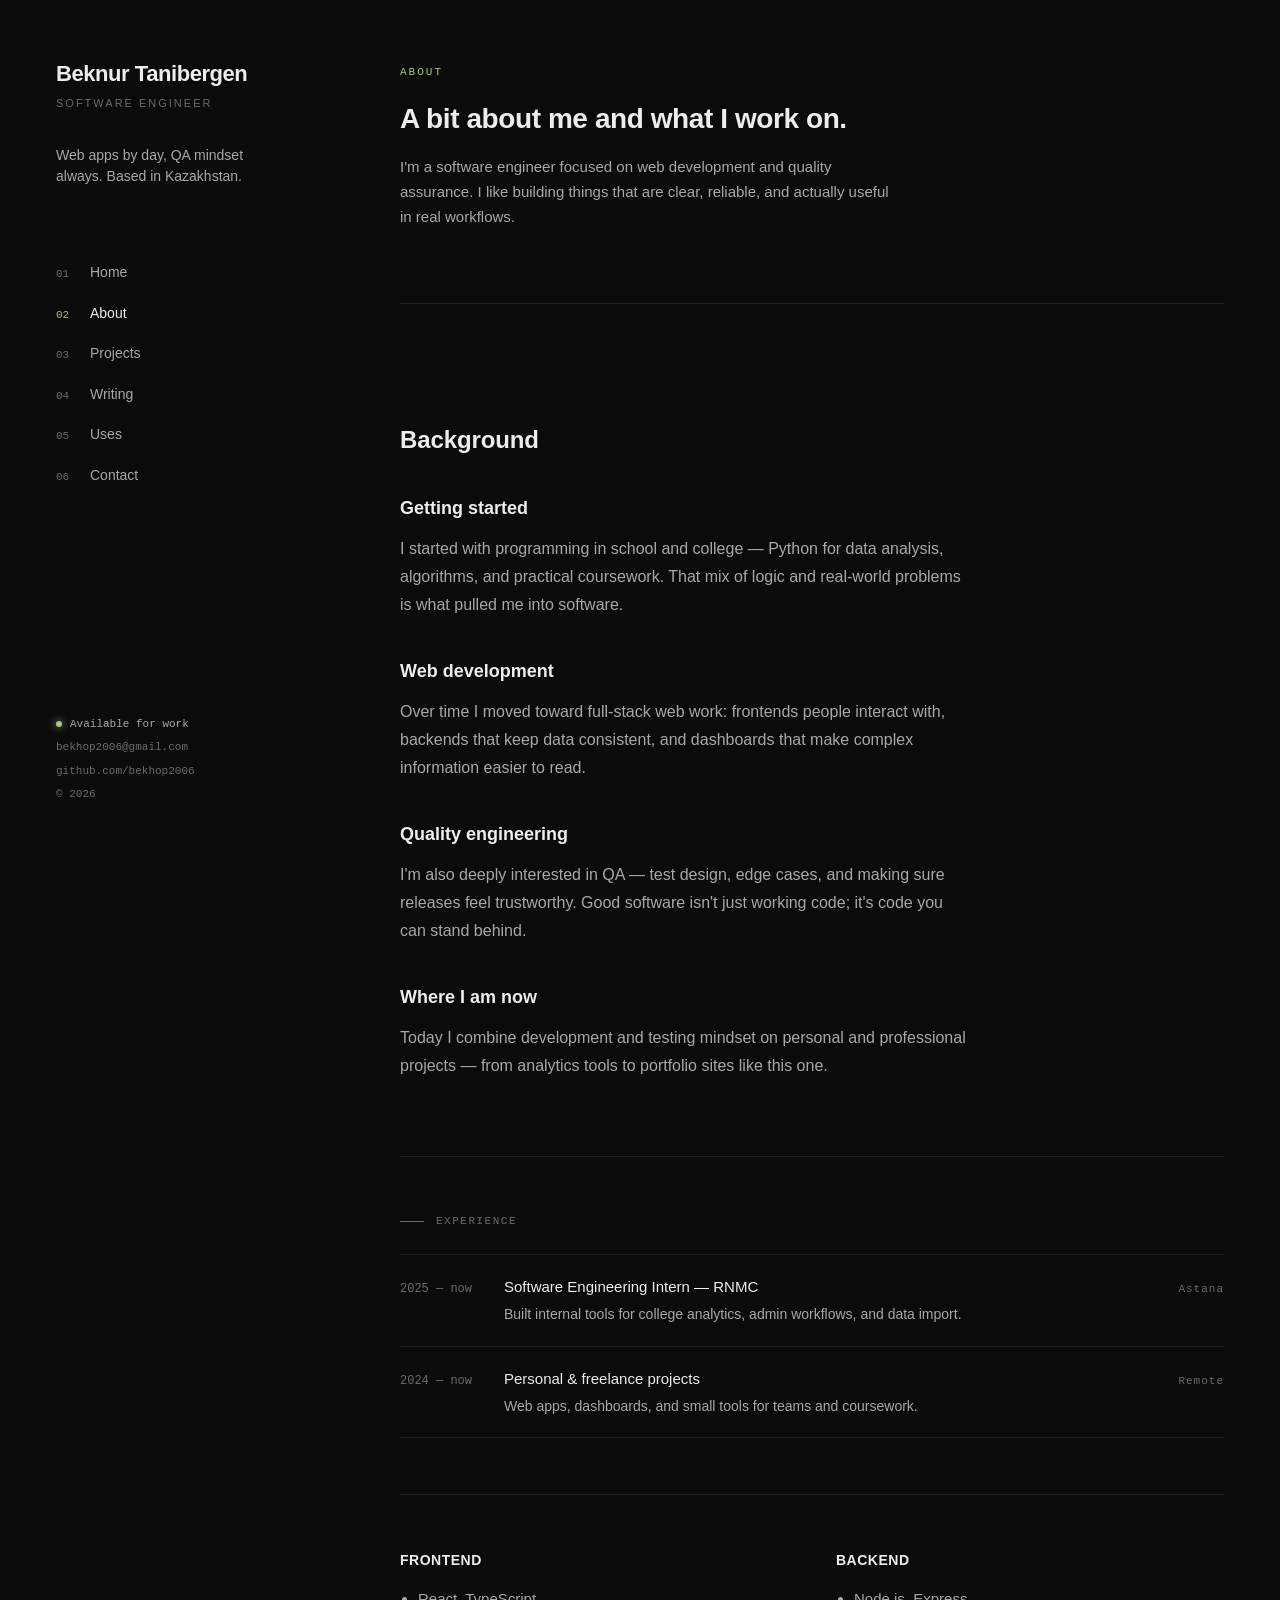
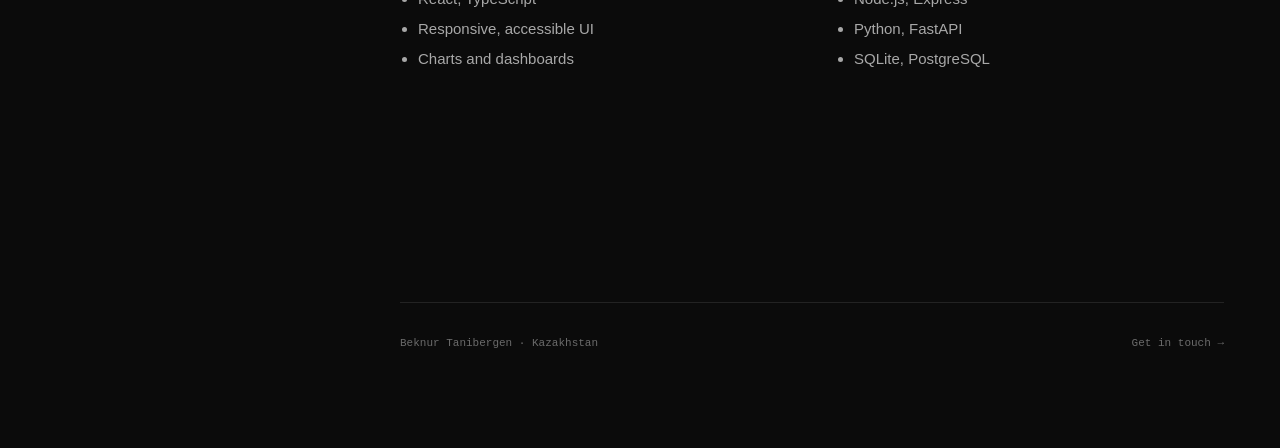
==== about/index.html @ d43b8c45 "Rebuild site to match beknur.me portfolio design Replace the simple landing page with a full static " ====
<!DOCTYPE html>
<html lang="en">
  <head>
    <meta charset="utf-8" />
    <link rel="icon" type="image/x-icon" href="/images/favicon.ico" />
    <meta name="viewport" content="width=device-width, initial-scale=1" />
    <title>About | Beknur Tanibergen</title>
    <meta name="description" content="About Beknur Tanibergen — background, experience, and tools." />
    <link rel="stylesheet" href="/css/styles.css" />
  </head>
  <body>
    <div class="shell">
      <aside class="sidebar">
        <a href="/" class="brand">
          <div class="name">Beknur Tanibergen</div>
          <div class="role">Software Engineer</div>
        </a>
        <p class="bio">Web apps by day, QA mindset always. Based in Kazakhstan.</p>
        <nav class="nav">
          <a href="/"><span class="num">01</span><span>Home</span></a>
          <a href="/about/" class="active"><span class="num">02</span><span>About</span></a>
          <a href="/projects/"><span class="num">03</span><span>Projects</span></a>
          <a href="/blog/"><span class="num">04</span><span>Writing</span></a>
          <a href="/uses/"><span class="num">05</span><span>Uses</span></a>
          <a href="/contact/"><span class="num">06</span><span>Contact</span></a>
        </nav>
        <div class="sidebar-foot">
          <span class="status"><span class="dot"></span>Available for work</span>
          <a href="mailto:bekhop2006@gmail.com">bekhop2006@gmail.com</a>
          <a href="https://github.com/bekhop2006" target="_blank" rel="noopener noreferrer">github.com/bekhop2006</a>
          <span>© 2026</span>
        </div>
      </aside>

      <main class="main">
        <section class="hero">
          <div class="eyebrow">About</div>
          <h1>A bit about me and what I work on.</h1>
          <p class="lede">
            I'm a software engineer focused on web development and quality assurance. I like building
            things that are clear, reliable, and actually useful in real workflows.
          </p>
        </section>

        <section class="block prose">
          <h2>Background</h2>
          <h3>Getting started</h3>
          <p>
            I started with programming in school and college — Python for data analysis, algorithms,
            and practical coursework. That mix of logic and real-world problems is what pulled me into
            software.
          </p>
          <h3>Web development</h3>
          <p>
            Over time I moved toward full-stack web work: frontends people interact with, backends
            that keep data consistent, and dashboards that make complex information easier to read.
          </p>
          <h3>Quality engineering</h3>
          <p>
            I'm also deeply interested in QA — test design, edge cases, and making sure releases feel
            trustworthy. Good software isn't just working code; it's code you can stand behind.
          </p>
          <h3>Where I am now</h3>
          <p>
            Today I combine development and testing mindset on personal and professional projects —
            from analytics tools to portfolio sites like this one.
          </p>
        </section>

        <section class="block">
          <div class="section-label">Experience</div>
          <div class="row-list">
            <div class="row">
              <div class="meta">2025 — now</div>
              <div>
                <div class="title">Software Engineering Intern — RNMC</div>
                <div class="sub">Built internal tools for college analytics, admin workflows, and data import.</div>
              </div>
              <div class="end">Astana</div>
            </div>
            <div class="row">
              <div class="meta">2024 — now</div>
              <div>
                <div class="title">Personal &amp; freelance projects</div>
                <div class="sub">Web apps, dashboards, and small tools for teams and coursework.</div>
              </div>
              <div class="end">Remote</div>
            </div>
          </div>
        </section>

        <section class="block">
          <div class="grid-2">
            <div>
              <h3>Frontend</h3>
              <ul>
                <li>React, TypeScript</li>
                <li>Responsive, accessible UI</li>
                <li>Charts and dashboards</li>
              </ul>
            </div>
            <div>
              <h3>Backend</h3>
              <ul>
                <li>Node.js, Express</li>
                <li>Python, FastAPI</li>
                <li>SQLite, PostgreSQL</li>
              </ul>
            </div>
          </div>
        </section>
      </main>

      <footer class="foot">
        <span>Beknur Tanibergen · Kazakhstan</span>
        <span><a href="/contact/">Get in touch →</a></span>
      </footer>
    </div>
  </body>
</html>
---- css/styles.css ----
:root{--bg: #0b0b0b;--bg-2: #111111;--surface: #161616;--line: #232323;--line-soft: #1c1c1c;--text: #ededed;--text-2: #a8a8a8;--text-3: #6b6b6b;--accent: #a8c97f;--accent-2: #8aae5e;--sans: "Helvetica Neue", Helvetica, "Inter", -apple-system, BlinkMacSystemFont, "Segoe UI", Arial, sans-serif;--mono: ui-monospace, SFMono-Regular, "JetBrains Mono", Menlo, Consolas, monospace;--serif: "Iowan Old Style", "Charter", Georgia, serif;--max: 1280px;--sidebar-w: 280px;--gutter: 64px;--fs-display: 28px;--fs-h1: 24px;--fs-h2: 18px;--fs-h3: 16px;--fs-body: 15px;--fs-sm: 14px;--fs-xs: 12px}*,*:before,*:after{box-sizing:border-box}html,body{margin:0;padding:0;background:var(--bg);color:var(--text);font-family:var(--sans);font-size:var(--fs-body);line-height:1.6;-webkit-font-smoothing:antialiased;text-rendering:optimizeLegibility}body{font-feature-settings:"ss01","cv11"}::selection{background:var(--accent);color:#0b0b0b}a{color:var(--text);text-decoration:none;border-bottom:1px solid var(--line);transition:border-color .2s ease,color .2s ease}a:hover{border-color:var(--accent);color:var(--accent)}p{margin:0 0 1.2em;color:var(--text-2);max-width:64ch;text-wrap:pretty}p strong{color:var(--text);font-weight:600}h1,h2,h3,h4{margin:0;font-weight:700;letter-spacing:-.02em;color:var(--text);text-wrap:balance}h1{font-size:var(--fs-h1);line-height:1.25;letter-spacing:-.01em;font-weight:600}h2{font-size:var(--fs-h2);line-height:1.3;font-weight:600;letter-spacing:-.005em}h3{font-size:var(--fs-h3);line-height:1.4;font-weight:600;letter-spacing:0}ul,ol{padding-left:1.2em;color:var(--text-2)}li{margin-bottom:.4em}hr{border:0;border-top:1px solid var(--line);margin:64px 0}code,kbd{font-family:var(--mono);font-size:.92em;background:var(--surface);padding:2px 6px;border-radius:3px;color:var(--text)}.shell{display:grid;grid-template-columns:var(--sidebar-w) 1fr;gap:var(--gutter);max-width:var(--max);margin:0 auto;padding:56px 56px 96px;min-height:100vh}.sidebar{position:fixed;top:56px;left:max(56px,calc((100vw - var(--max)) / 2 + 56px));width:var(--sidebar-w);height:calc(100vh - 152px);display:flex;flex-direction:column}.brand{display:block;border:none}.brand .name{font-size:22px;font-weight:700;letter-spacing:-.02em;color:var(--text);margin-bottom:4px}.brand .role{font-family:var(--sans);font-size:11px;font-weight:500;letter-spacing:2px;color:var(--text-3);text-transform:uppercase}.brand:hover .name{color:var(--accent)}.bio{margin-top:32px;font-size:var(--fs-sm);color:var(--text-2);line-height:1.55;max-width:220px}.nav{margin-top:48px;display:flex;flex-direction:column;gap:2px}.nav a{display:flex;align-items:baseline;gap:12px;padding:8px 0;font-size:var(--fs-sm);border:none;color:var(--text-2)}.nav a .num{font-family:var(--mono);font-size:11px;color:var(--text-3);width:22px}.nav a:hover{color:var(--text)}.nav a:hover .num{color:var(--accent)}.nav a.active{color:var(--text)}.nav a.active .num{color:var(--accent)}.sidebar-foot{margin-top:auto;padding-top:32px;display:flex;flex-direction:column;gap:6px;font-family:var(--mono);font-size:11px;color:var(--text-3)}.sidebar-foot a{border:none;color:var(--text-3)}.sidebar-foot a:hover{color:var(--accent)}.sidebar-foot .status{display:inline-flex;align-items:center;gap:8px;color:var(--text-2)}.sidebar-foot .dot{width:6px;height:6px;border-radius:50%;background:var(--accent);box-shadow:0 0 8px var(--accent)}.main{grid-column:2;min-width:0}.section-label{display:flex;align-items:center;gap:12px;font-family:var(--mono);font-size:11px;letter-spacing:1.5px;color:var(--text-3);text-transform:uppercase;margin-bottom:24px}.section-label:before{content:"";width:24px;height:1px;background:var(--text-3)}.eyebrow{font-family:var(--mono);font-size:11px;letter-spacing:2px;color:var(--accent);text-transform:uppercase;margin-bottom:20px}.hero{padding:8px 0 56px;border-bottom:1px solid var(--line)}.hero h1{font-size:var(--fs-display);font-weight:600;letter-spacing:-.015em;line-height:1.2;margin-bottom:20px;max-width:32ch}.hero .lede{font-size:15px;line-height:1.65;color:var(--text-2);max-width:60ch}section.block{padding:56px 0;border-bottom:1px solid var(--line)}section.block:last-of-type{border-bottom:none}section.block h2{margin-bottom:32px}.row-list{display:flex;flex-direction:column}.row{display:grid;grid-template-columns:80px 1fr auto;gap:24px;align-items:baseline;padding:20px 0;border-top:1px solid var(--line-soft)}.row:last-child{border-bottom:1px solid var(--line-soft)}.row .meta{font-family:var(--mono);font-size:12px;color:var(--text-3)}.row .title{color:var(--text);font-weight:500}.row .sub{color:var(--text-2);font-size:var(--fs-sm);margin-top:4px}.row .end{font-family:var(--mono);font-size:11px;color:var(--text-3);letter-spacing:1px}.projects{display:flex;flex-direction:column}.project{display:grid;grid-template-columns:80px 1fr 140px;gap:32px;padding:32px 0;border-top:1px solid var(--line);align-items:start;text-decoration:none;border-left:none;border-right:none;border-bottom:none;transition:padding .2s ease}.project:last-child{border-bottom:1px solid var(--line)}.project:hover{padding-left:8px}.project:hover .project-title{color:var(--accent)}.project .index{font-family:var(--mono);font-size:12px;color:var(--text-3)}.project-title{font-size:16px;font-weight:600;letter-spacing:-.005em;color:var(--text);margin-bottom:6px;transition:color .2s ease}.project-desc{font-size:var(--fs-sm);color:var(--text-2);max-width:60ch;margin-bottom:14px}.tags{display:flex;flex-wrap:wrap;gap:6px}.tag{font-family:var(--mono);font-size:10px;letter-spacing:1px;text-transform:uppercase;padding:4px 8px;background:var(--surface);border:1px solid var(--line);color:var(--text-2);border-radius:2px}.project .year{font-family:var(--mono);font-size:12px;color:var(--text-3);text-align:right}.posts{display:flex;flex-direction:column}.post-row{display:grid;grid-template-columns:110px 1fr auto;gap:32px;padding:24px 0;border-top:1px solid var(--line);align-items:baseline;border-left:none;border-right:none;border-bottom:none}.post-row:last-child{border-bottom:1px solid var(--line)}.post-row .date{font-family:var(--mono);font-size:12px;color:var(--text-3)}.post-row .post-title{font-size:15px;font-weight:500;color:var(--text);letter-spacing:0;margin-bottom:4px}.post-row .post-excerpt{font-size:var(--fs-sm);color:var(--text-2);max-width:64ch}.post-row:hover .post-title{color:var(--accent)}.post-row .reading{font-family:var(--mono);font-size:11px;color:var(--text-3)}.article-meta{display:flex;gap:16px;font-family:var(--mono);font-size:12px;color:var(--text-3);margin-bottom:32px}.article-meta span:after{content:"·";margin-left:16px;color:var(--line)}.article-meta span:last-child:after{content:""}.prose h2{margin:64px 0 20px;font-size:24px;scroll-margin-top:20px}.prose h3{margin:40px 0 14px;font-size:18px;color:var(--text);scroll-margin-top:20px}.prose p,.prose li{font-size:16px;line-height:1.75}.prose blockquote{margin:32px 0;padding:0 0 0 24px;border-left:2px solid var(--accent);color:var(--text-2);font-style:italic}.prose pre{background:var(--bg-2);border:1px solid var(--line);border-radius:4px;padding:20px 24px;font-family:var(--mono);font-size:13px;line-height:1.65;color:var(--text);overflow-x:auto;margin:24px 0}.prose img{max-width:100%;height:auto;display:block;margin:32px 0}.prose a{color:var(--accent);border-color:var(--accent)}.prose .expressive-code pre,.prose .expressive-code code{background:unset;border:none;padding:0;margin:0;font-size:unset;color:unset;border-radius:0}.form{display:grid;gap:20px;max-width:520px;margin-top:32px}.field{display:flex;flex-direction:column;gap:8px}.field label{font-family:var(--mono);font-size:11px;letter-spacing:1.5px;color:var(--text-3);text-transform:uppercase}.field input,.field textarea{background:transparent;border:none;border-bottom:1px solid var(--line);color:var(--text);font-family:var(--sans);font-size:15px;padding:10px 0;outline:none;transition:border-color .2s ease;resize:vertical}.field input:focus,.field textarea:focus{border-color:var(--accent)}.field textarea{min-height:120px}.btn{display:inline-flex;align-items:center;gap:10px;padding:14px 22px;background:var(--text);color:var(--bg);border:none;font-family:var(--sans);font-size:13px;font-weight:600;letter-spacing:.5px;cursor:pointer;transition:background .2s ease,color .2s ease;text-decoration:none}.btn:hover{background:var(--accent);border-color:transparent}.btn-ghost{background:transparent;color:var(--text);border:1px solid var(--line)}.btn-ghost:hover{border-color:var(--accent);color:var(--accent);background:transparent}.linklist{display:flex;flex-direction:column;gap:4px}.linklist a{display:grid;grid-template-columns:1fr auto;gap:16px;align-items:baseline;padding:14px 0;border-top:1px solid var(--line-soft);border-bottom:none;font-size:var(--fs-sm);color:var(--text)}.linklist a:last-child{border-bottom:1px solid var(--line-soft)}.linklist a:hover{color:var(--accent)}.linklist a .arrow{font-family:var(--mono);color:var(--text-3);font-size:12px}.linklist a:hover .arrow{color:var(--accent)}.grid-2{display:grid;grid-template-columns:1fr 1fr;gap:48px}.grid-2 h3{font-size:14px;font-weight:600;letter-spacing:.5px;text-transform:uppercase;margin-bottom:16px;color:var(--text)}.foot{grid-column:2;margin-top:96px;padding-top:32px;border-top:1px solid var(--line);display:flex;justify-content:space-between;font-family:var(--mono);font-size:11px;color:var(--text-3)}.foot a{border:none;color:var(--text-3)}.foot a:hover{color:var(--accent)}.newsletter{margin-top:64px;padding:32px;background:var(--bg-2);border:1px solid var(--line);border-radius:4px}.newsletter h3{font-size:18px;margin-bottom:8px}.newsletter p{font-size:var(--fs-sm);margin-bottom:20px}.newsletter form{display:flex;gap:12px;border-top:1px solid var(--line);padding-top:20px}.newsletter input{flex:1;background:transparent;border:none;color:var(--text);font-size:14px;font-family:var(--sans);padding:8px 0;outline:none}.newsletter input::placeholder{color:var(--text-3)}.newsletter button{background:transparent;border:1px solid var(--line);color:var(--text);padding:8px 16px;font-family:var(--mono);font-size:11px;letter-spacing:1.5px;text-transform:uppercase;cursor:pointer;transition:all .2s ease}.newsletter button:hover{border-color:var(--accent);color:var(--accent)}.newsletter .rss{display:inline-flex;align-items:center;gap:8px;font-family:var(--mono);font-size:11px;letter-spacing:1.5px;text-transform:uppercase;color:var(--text-3);border:none;margin-top:16px}.newsletter .rss:hover{color:var(--accent)}.uses-block{margin-bottom:56px}.uses-block h3{font-family:var(--mono);font-size:11px;letter-spacing:2px;text-transform:uppercase;color:var(--accent);margin-bottom:20px;font-weight:500}.uses-block dl{margin:0;display:grid;grid-template-columns:200px 1fr;gap:0}.uses-block dt,.uses-block dd{padding:14px 0;border-top:1px solid var(--line-soft);margin:0;font-size:var(--fs-sm)}.uses-block dt{color:var(--text);font-weight:500}.uses-block dd{color:var(--text-2)}.uses-block dl>*:nth-last-child(-n+2){border-bottom:1px solid var(--line-soft)}.tag-cloud{display:flex;flex-wrap:wrap;gap:8px;margin-top:8px}.tag-cloud a{font-family:var(--mono);font-size:11px;letter-spacing:1px;text-transform:uppercase;padding:6px 12px;background:var(--surface);border:1px solid var(--line);color:var(--text-2);border-radius:2px}.tag-cloud a:hover{border-color:var(--accent);color:var(--accent)}.toast{position:fixed;bottom:32px;right:32px;z-index:9999;min-width:260px;max-width:340px;background:var(--surface);border:1px solid var(--line);padding:16px 20px;cursor:pointer;animation:toast-enter .3s cubic-bezier(.22,1,.36,1) forwards}.toast.ok{border-left:2px solid var(--accent);box-shadow:0 0 0 1px #a8c97f0a,0 0 32px #a8c97f1a,0 16px 48px #0009}.toast.err{border-left:2px solid var(--text-3);box-shadow:0 16px 48px #00000080}.toast-header{display:flex;align-items:center;gap:8px;margin-bottom:6px}.toast-dot{width:6px;height:6px;border-radius:50%;flex-shrink:0}.toast.ok .toast-dot{background:var(--accent);box-shadow:0 0 8px var(--accent)}.toast.err .toast-dot{background:var(--text-3)}.toast-label{font-family:var(--mono);font-size:10px;letter-spacing:1.5px;text-transform:uppercase}.toast.ok .toast-label{color:var(--accent)}.toast.err .toast-label{color:var(--text-3)}.toast-msg{font-size:13px;color:var(--text-2);margin:0;max-width:none;line-height:1.5}.toast.dismissing{animation:toast-exit .4s ease forwards}@keyframes toast-enter{0%{opacity:0;transform:translateY(16px)}to{opacity:1;transform:translateY(0)}}@keyframes toast-exit{0%{opacity:1;transform:translateY(0)}to{opacity:0;transform:translateY(8px)}}.with-toc{display:grid;grid-template-columns:minmax(0,1fr) 180px;gap:56px;align-items:start}.toc{position:sticky;top:56px;padding-left:20px;border-left:1px solid var(--line)}.toc-label{font-family:var(--mono);font-size:11px;font-weight:500;letter-spacing:1.5px;text-transform:uppercase;color:var(--text-3);margin-bottom:12px}.toc ul{list-style:none;padding:0;margin:0;display:flex;flex-direction:column;gap:6px}.toc-item a{font-size:13px;color:var(--text-3);border:none;line-height:1.4;display:block;transition:color .15s}.toc-item a:hover{color:var(--text)}.toc-item a.active{color:var(--accent)}.toc-item.depth-3{padding-left:12px}@media (max-width: 1100px){.with-toc{grid-template-columns:1fr}.toc{display:none}}@media (max-width: 900px){.shell{grid-template-columns:1fr;padding:32px 24px 64px;gap:32px}.sidebar{position:static;width:auto;height:auto;left:auto;top:auto}.main{grid-column:1}.nav{flex-direction:row;flex-wrap:wrap;gap:16px;margin-top:24px}.nav a{padding:4px 0}.sidebar-foot{margin-top:24px;padding-top:24px;border-top:1px solid var(--line)}.grid-2{grid-template-columns:1fr;gap:32px}.row{grid-template-columns:1fr;gap:4px}.row .end{display:none}.project{grid-template-columns:40px 1fr}.project .year{grid-column:2;text-align:left;margin-top:8px}.post-row{grid-template-columns:1fr;gap:4px}.post-row .reading{display:none}.foot{grid-column:1;flex-direction:column;gap:8px}.uses-block dl{grid-template-columns:1fr}.uses-block dt{padding-bottom:4px;border-bottom:none}.uses-block dd{padding-top:0;border-top:none}.toast{bottom:20px;right:20px;left:20px;max-width:none;min-width:0}}.astro-route-announcer{position:absolute;left:0;top:0;clip:rect(0 0 0 0);clip-path:inset(50%);overflow:hidden;white-space:nowrap;width:1px;height:1px}
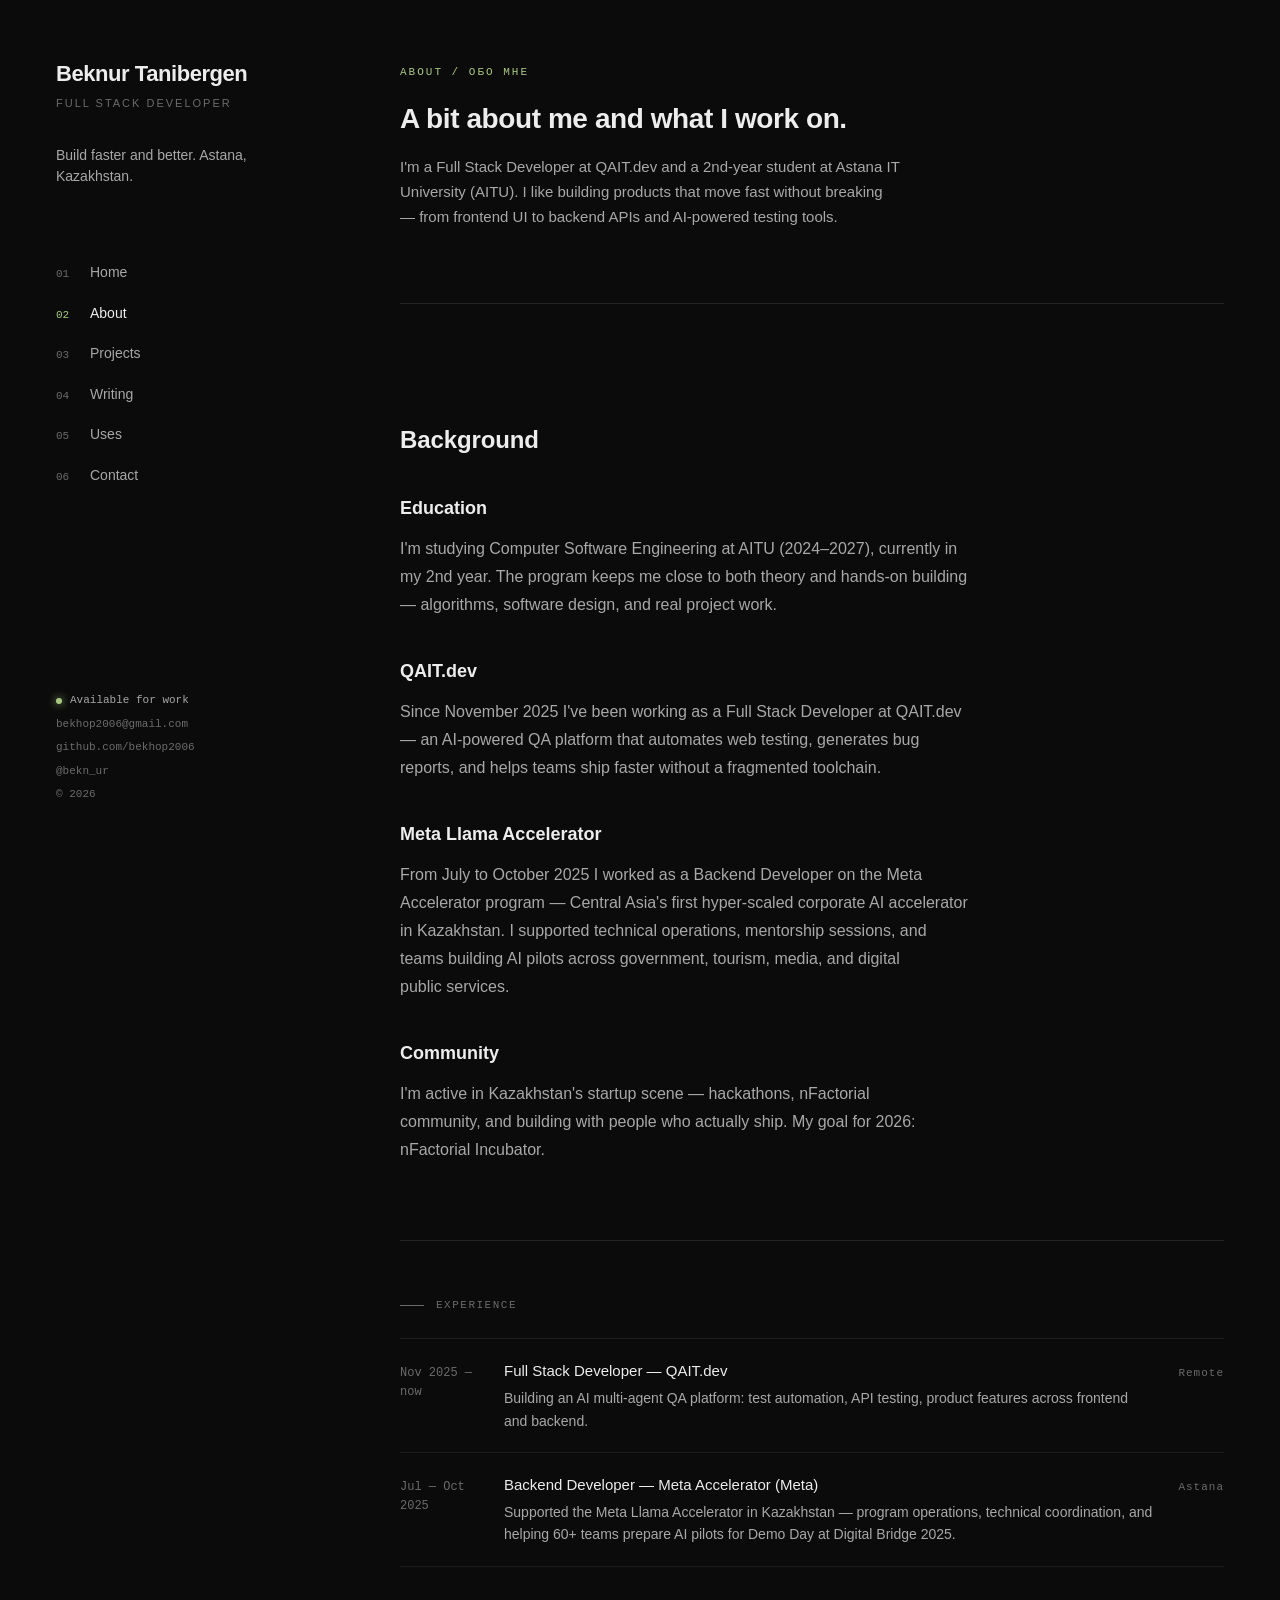
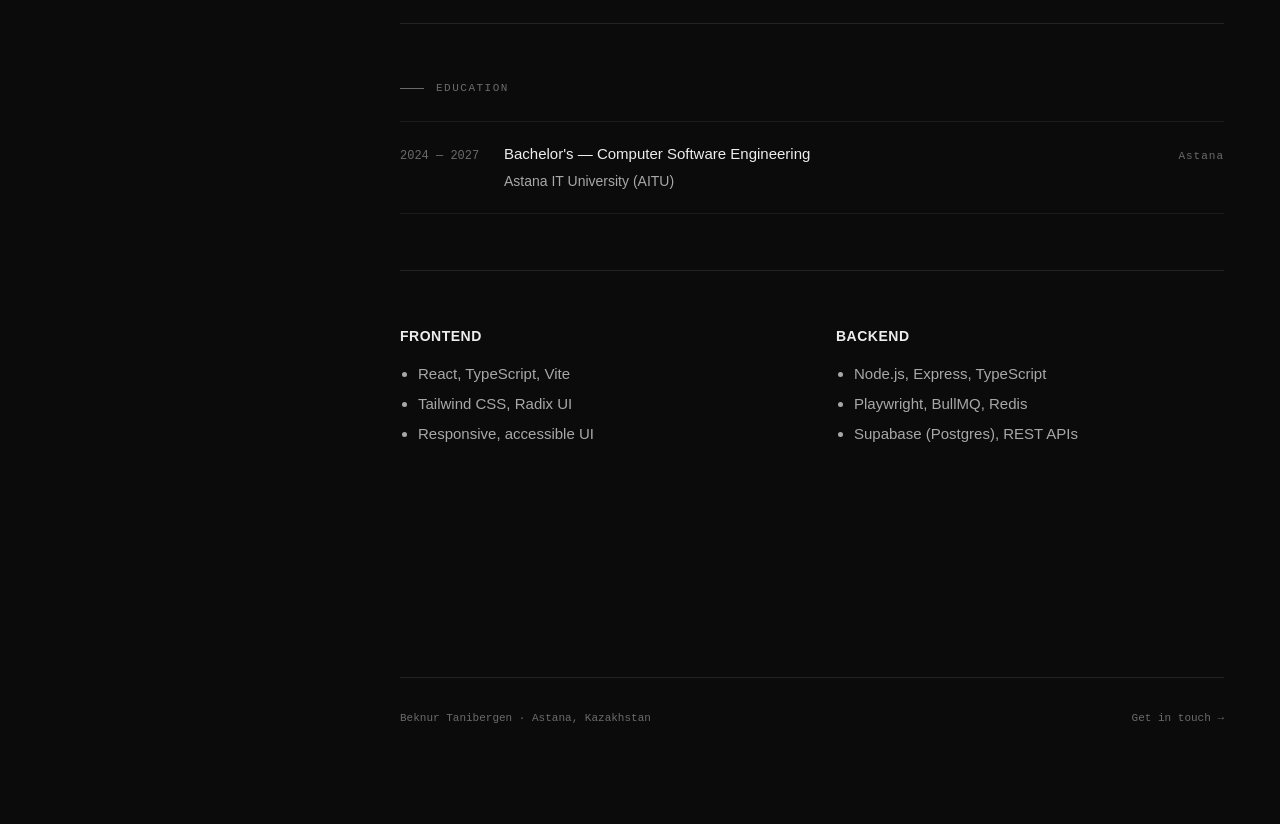
==== commit 1d225710: "Fill site with Beknur's personal data from LinkedIn and QAIT Update all pages with real profile info" ====
--- a/about/index.html
+++ b/about/index.html
@@ -5,7 +5,7 @@
     <link rel="icon" type="image/x-icon" href="/images/favicon.ico" />
     <meta name="viewport" content="width=device-width, initial-scale=1" />
     <title>About | Beknur Tanibergen</title>
-    <meta name="description" content="About Beknur Tanibergen — background, experience, and tools." />
+    <meta name="description" content="About Beknur Tanibergen — Full Stack Developer at QAIT.dev, AITU student." />
     <link rel="stylesheet" href="/css/styles.css" />
   </head>
   <body>
@@ -13,9 +13,9 @@
       <aside class="sidebar">
         <a href="/" class="brand">
           <div class="name">Beknur Tanibergen</div>
-          <div class="role">Software Engineer</div>
+          <div class="role">Full Stack Developer</div>
         </a>
-        <p class="bio">Web apps by day, QA mindset always. Based in Kazakhstan.</p>
+        <p class="bio">Build faster and better. Astana, Kazakhstan.</p>
         <nav class="nav">
           <a href="/"><span class="num">01</span><span>Home</span></a>
           <a href="/about/" class="active"><span class="num">02</span><span>About</span></a>
@@ -28,42 +28,47 @@
           <span class="status"><span class="dot"></span>Available for work</span>
           <a href="mailto:bekhop2006@gmail.com">bekhop2006@gmail.com</a>
           <a href="https://github.com/bekhop2006" target="_blank" rel="noopener noreferrer">github.com/bekhop2006</a>
+          <a href="https://t.me/bekn_ur" target="_blank" rel="noopener noreferrer">@bekn_ur</a>
           <span>© 2026</span>
         </div>
       </aside>
 
       <main class="main">
         <section class="hero">
-          <div class="eyebrow">About</div>
+          <div class="eyebrow">About / Обо мне</div>
           <h1>A bit about me and what I work on.</h1>
           <p class="lede">
-            I'm a software engineer focused on web development and quality assurance. I like building
-            things that are clear, reliable, and actually useful in real workflows.
+            I'm a Full Stack Developer at QAIT.dev and a 2nd-year student at Astana IT University (AITU). I like
+            building products that move fast without breaking — from frontend UI to backend APIs and AI-powered
+            testing tools.
           </p>
         </section>
 
         <section class="block prose">
           <h2>Background</h2>
-          <h3>Getting started</h3>
+          <h3>Education</h3>
           <p>
-            I started with programming in school and college — Python for data analysis, algorithms,
-            and practical coursework. That mix of logic and real-world problems is what pulled me into
-            software.
+            I'm studying Computer Software Engineering at AITU (2024–2027), currently in my 2nd year. The program
+            keeps me close to both theory and hands-on building — algorithms, software design, and real project
+            work.
           </p>
-          <h3>Web development</h3>
+          <h3>QAIT.dev</h3>
           <p>
-            Over time I moved toward full-stack web work: frontends people interact with, backends
-            that keep data consistent, and dashboards that make complex information easier to read.
+            Since November 2025 I've been working as a Full Stack Developer at QAIT.dev — an AI-powered QA platform
+            that automates web testing, generates bug reports, and helps teams ship faster without a fragmented
+            toolchain.
           </p>
-          <h3>Quality engineering</h3>
+          <h3>Meta Llama Accelerator</h3>
           <p>
-            I'm also deeply interested in QA — test design, edge cases, and making sure releases feel
-            trustworthy. Good software isn't just working code; it's code you can stand behind.
+            From July to October 2025 I worked as a Backend Developer on the Meta Accelerator program — Central
+            Asia's first hyper-scaled corporate AI accelerator in Kazakhstan. I supported technical operations,
+            mentorship sessions, and teams building AI pilots across government, tourism, media, and digital public
+            services.
           </p>
-          <h3>Where I am now</h3>
+          <h3>Community</h3>
           <p>
-            Today I combine development and testing mindset on personal and professional projects —
-            from analytics tools to portfolio sites like this one.
+            I'm active in Kazakhstan's startup scene — hackathons, nFactorial community, and building with people
+            who actually ship. My goal for 2026: nFactorial Incubator.
           </p>
         </section>
 
@@ -71,20 +76,40 @@
           <div class="section-label">Experience</div>
           <div class="row-list">
             <div class="row">
-              <div class="meta">2025 — now</div>
+              <div class="meta">Nov 2025 — now</div>
               <div>
-                <div class="title">Software Engineering Intern — RNMC</div>
-                <div class="sub">Built internal tools for college analytics, admin workflows, and data import.</div>
+                <div class="title">Full Stack Developer — QAIT.dev</div>
+                <div class="sub">
+                  Building an AI multi-agent QA platform: test automation, API testing, product features across
+                  frontend and backend.
+                </div>
+              </div>
+              <div class="end">Remote</div>
+            </div>
+            <div class="row">
+              <div class="meta">Jul — Oct 2025</div>
+              <div>
+                <div class="title">Backend Developer — Meta Accelerator (Meta)</div>
+                <div class="sub">
+                  Supported the Meta Llama Accelerator in Kazakhstan — program operations, technical coordination,
+                  and helping 60+ teams prepare AI pilots for Demo Day at Digital Bridge 2025.
+                </div>
               </div>
               <div class="end">Astana</div>
             </div>
+          </div>
+        </section>
+
+        <section class="block">
+          <div class="section-label">Education</div>
+          <div class="row-list">
             <div class="row">
-              <div class="meta">2024 — now</div>
+              <div class="meta">2024 — 2027</div>
               <div>
-                <div class="title">Personal &amp; freelance projects</div>
-                <div class="sub">Web apps, dashboards, and small tools for teams and coursework.</div>
+                <div class="title">Bachelor's — Computer Software Engineering</div>
+                <div class="sub">Astana IT University (AITU)</div>
               </div>
-              <div class="end">Remote</div>
+              <div class="end">Astana</div>
             </div>
           </div>
         </section>
@@ -94,17 +119,17 @@
             <div>
               <h3>Frontend</h3>
               <ul>
-                <li>React, TypeScript</li>
+                <li>React, TypeScript, Vite</li>
+                <li>Tailwind CSS, Radix UI</li>
                 <li>Responsive, accessible UI</li>
-                <li>Charts and dashboards</li>
               </ul>
             </div>
             <div>
               <h3>Backend</h3>
               <ul>
-                <li>Node.js, Express</li>
-                <li>Python, FastAPI</li>
-                <li>SQLite, PostgreSQL</li>
+                <li>Node.js, Express, TypeScript</li>
+                <li>Playwright, BullMQ, Redis</li>
+                <li>Supabase (Postgres), REST APIs</li>
               </ul>
             </div>
           </div>
@@ -112,7 +137,7 @@
       </main>
 
       <footer class="foot">
-        <span>Beknur Tanibergen · Kazakhstan</span>
+        <span>Beknur Tanibergen · Astana, Kazakhstan</span>
         <span><a href="/contact/">Get in touch →</a></span>
       </footer>
     </div>
